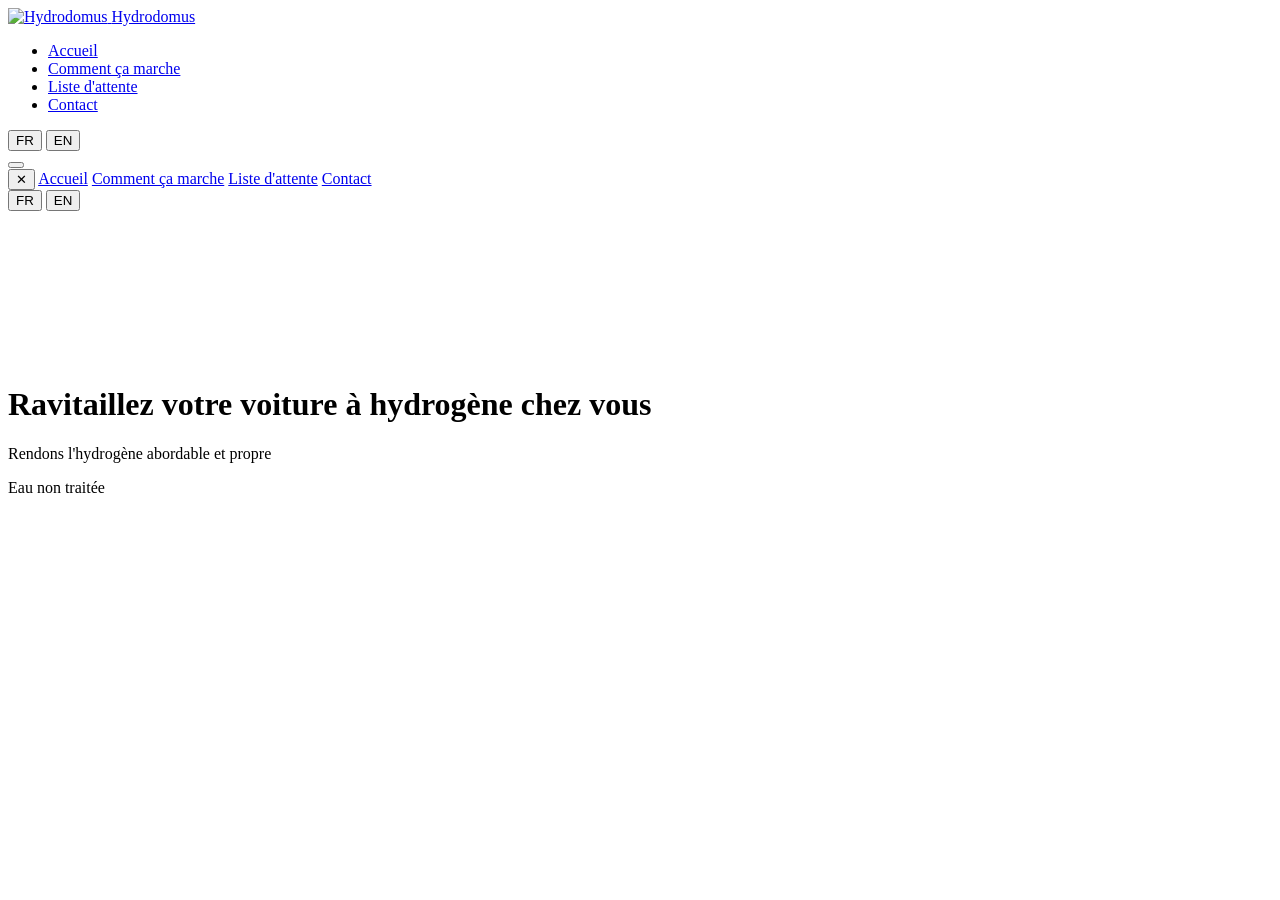
==== index.html @ de2cf443 "Add files via upload" ====
<!DOCTYPE html>
<html lang="fr">
<head>
  <meta charset="UTF-8" />
  <meta name="viewport" content="width=device-width, initial-scale=1.0" />
  <title>Hydrodomus</title>
  <meta name="description" content="Hydrodomus.">
  <link rel="icon" href="assets/images/logo-removebg.png">
  <link rel="preconnect" href="https://fonts.googleapis.com">
  <link rel="preconnect" href="https://fonts.gstatic.com" crossorigin>
  <link rel="stylesheet" href="https://fonts.googleapis.com/css2?family=Space+Grotesk:wght@300;400;500;600;700&family=Inter:ital,wght@0,300;0,400;0,500;0,600;1,400&display=swap">
  <link rel="stylesheet" href="assets/css/style.css" />
</head>
<body class="canvas-page">

<nav class="nav" id="main-nav">
  <a href="index.html" class="nav-logo">
    <img src="assets/images/logo-removebg.png" alt="Hydrodomus">
    <span class="nav-logo-name">Hydrodomus</span>
  </a>
  <ul class="nav-links">
    <li><a href="index.html"         class="nav-page-link active" data-i18n="nav.home">Accueil</a></li>
    <li><a href="how-it-works.html"  class="nav-page-link" data-i18n="nav.how">Comment ça marche</a></li>
    <li><a href="waitlist.html"      class="nav-page-link" data-i18n="nav.waitlist">Liste d'attente</a></li>
    <li><a href="contact.html"       class="nav-page-link" data-i18n="nav.contact">Contact</a></li>
  </ul>
  <div class="nav-right">
    <button class="lang-btn" data-lang="fr">FR</button>
    <button class="lang-btn" data-lang="en">EN</button>
  </div>
  <button class="hamburger" id="hamburger" aria-label="Menu"><span></span><span></span><span></span></button>
</nav>
<div class="mobile-menu" id="mobile-menu">
  <button class="mobile-close" id="mobile-close">✕</button>
  <a href="index.html"        class="mobile-nav-link" data-i18n="nav.home">Accueil</a>
  <a href="how-it-works.html" class="mobile-nav-link" data-i18n="nav.how">Comment ça marche</a>
  <a href="waitlist.html"     class="mobile-nav-link" data-i18n="nav.waitlist">Liste d'attente</a>
  <a href="contact.html"      class="mobile-nav-link" data-i18n="nav.contact">Contact</a>
  <div class="mobile-lang">
    <button class="lang-btn" data-lang="fr">FR</button>
    <button class="lang-btn" data-lang="en">EN</button>
  </div>
</div>

<div class="chem-stage chem-stage-home" id="chem-stage">
  <canvas id="chem-canvas"></canvas>
  <div class="chem-hero-text">
    <div class="chem-hero-scrim" aria-hidden="true"></div>
    <h1 class="chem-headline" id="chem-headline" data-i18n="home.headline">Ravitaillez votre voiture à hydrogène chez vous</h1>
    <p class="chem-subline" data-i18n="home.subline">Rendons l'hydrogène abordable et propre</p>
  </div>
  <div class="chem-caption-wrap">
    <div class="chem-caption-title" id="chem-caption-title" data-i18n="chem.s1">Eau non traitée</div>
  </div>
  <div class="chem-progress-track">
    <div class="chem-progress-bar" id="chem-progress-bar"></div>
  </div>
</div>

<script src="assets/js/main.js"></script>
<script src="assets/js/chem-animation.js"></script>
</body>
</html>
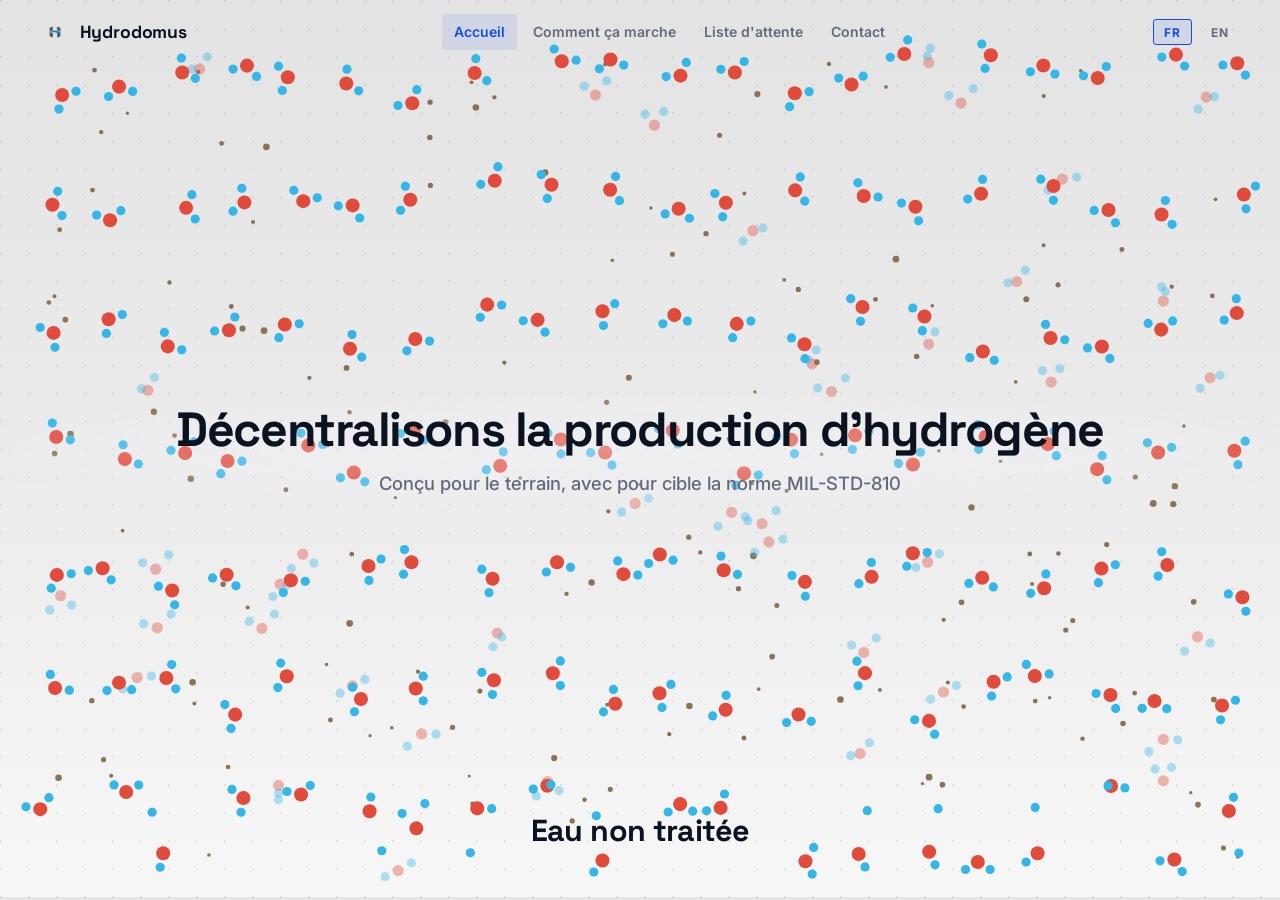
==== commit c16bb341: "Reposition site for defense: remove automotive, decentralize-hydrogen headline, MIL-STD-810 target, " ====
--- a/index.html
+++ b/index.html
@@ -46,8 +46,8 @@
   <canvas id="chem-canvas"></canvas>
   <div class="chem-hero-text">
     <div class="chem-hero-scrim" aria-hidden="true"></div>
-    <h1 class="chem-headline" id="chem-headline" data-i18n="home.headline">Ravitaillez votre voiture à hydrogène chez vous</h1>
-    <p class="chem-subline" data-i18n="home.subline">Rendons l'hydrogène abordable et propre</p>
+    <h1 class="chem-headline" id="chem-headline" data-i18n="home.headline">Décentralisons la production d'hydrogène</h1>
+    <p class="chem-subline" data-i18n="home.subline">Conçu pour le terrain, avec pour cible la norme MIL-STD-810</p>
   </div>
   <div class="chem-caption-wrap">
     <div class="chem-caption-title" id="chem-caption-title" data-i18n="chem.s1">Eau non traitée</div>
--- a/assets/css/style.css
+++ b/assets/css/style.css
@@ -0,0 +1,675 @@
+/* =============================================
+   HYDRODOMUS — Light / Sharp Design System
+   ============================================= */
+
+/* --- Custom Properties --- */
+:root {
+  --white:    #FFFFFF;
+  --bg:       #F5F6F8;
+  --bg-alt:   #EEF0F3;
+  --border:   #DFE2E7;
+  --border-2: #C7CCD3;
+
+  --navy:     #0B1220;
+  --navy-2:   #16233A;
+  --navy-3:   #24344F;
+
+  --blue:       #144EE0;
+  --blue-mid:   #0F3AAE;
+  --blue-light: #EBF1FF;
+  --blue-dim:   rgba(20, 78, 224, 0.09);
+
+  --green:       #059669;
+  --green-light: #ECFDF5;
+
+  --red:       #DC2626;
+  --red-light: #FEF2F2;
+
+  --text:   #0B1220;
+  --text-2: #33394A;
+  --text-3: #63697A;
+  --text-4: #9198A6;
+
+  --shadow-xs: 0 1px 0 rgba(11,18,32,0.06);
+  --shadow-sm: 0 1px 2px rgba(11,18,32,0.10);
+  --shadow:    0 2px 10px rgba(11,18,32,0.10);
+  --shadow-lg: 0 10px 28px rgba(11,18,32,0.14);
+
+  --font-display: 'Space Grotesk', sans-serif;
+  --font-body:    'Inter', sans-serif;
+
+  --section-py: clamp(2.5rem, 3.5vw, 4rem);
+  --radius:    6px;
+  --radius-sm: 3px;
+  --radius-lg: 16px;
+}
+
+/* Subtle grain for large flat surfaces (navy sections, hero scrim) —
+   inline SVG turbulence, no extra asset request. */
+.bg-grain {
+  position: relative;
+}
+.bg-grain::after,
+.section-navy::after,
+.pitch-card::after {
+  content: '';
+  position: absolute; inset: 0;
+  pointer-events: none;
+  opacity: 0.05;
+  background-image: url("data:image/svg+xml,%3Csvg xmlns='http://www.w3.org/2000/svg' width='120' height='120'%3E%3Cfilter id='n'%3E%3CfeTurbulence type='fractalNoise' baseFrequency='0.85' numOctaves='2' stitchTiles='stitch'/%3E%3C/filter%3E%3Crect width='100%25' height='100%25' filter='url(%23n)'/%3E%3C/svg%3E");
+}
+
+/* --- Reset --- */
+*, *::before, *::after { box-sizing: border-box; margin: 0; padding: 0; }
+html { scroll-behavior: smooth; font-size: 16px; }
+body {
+  font-family: var(--font-body);
+  background: var(--white);
+  color: var(--text);
+  line-height: 1.6;
+  overflow-x: hidden;
+  -webkit-font-smoothing: antialiased;
+}
+img { max-width: 100%; display: block; }
+a { text-decoration: none; color: inherit; }
+button { font-family: inherit; cursor: pointer; }
+
+/* --- Typography --- */
+h1, h2, h3, h4, h5 {
+  font-family: var(--font-display);
+  color: var(--navy);
+  line-height: 1.15;
+}
+.display-title {
+  font-size: clamp(2.8rem, 5.5vw, 5.5rem);
+  font-weight: 700;
+  letter-spacing: -0.03em;
+  line-height: 1.05;
+}
+.section-title {
+  font-size: clamp(1.75rem, 3.2vw, 2.75rem);
+  font-weight: 700;
+  letter-spacing: -0.025em;
+}
+.section-tag {
+  display: inline-flex;
+  align-items: center;
+  gap: 0.4rem;
+  font-size: 0.72rem;
+  font-weight: 700;
+  letter-spacing: 0.12em;
+  text-transform: uppercase;
+  color: var(--blue);
+  margin-bottom: 0.875rem;
+}
+.section-tag::before {
+  content: '';
+  display: inline-block;
+  width: 16px; height: 2px;
+  background: var(--blue);
+  border-radius: 1px;
+}
+.section-sub {
+  font-size: 1.05rem;
+  color: var(--text-3);
+  max-width: 560px;
+  line-height: 1.75;
+  margin-top: 1rem;
+}
+.blue-text { color: var(--blue); }
+
+/* --- Container --- */
+.container {
+  max-width: 1160px;
+  margin: 0 auto;
+  padding: 0 2rem;
+}
+
+/* =========================================
+   NAVIGATION
+   ========================================= */
+.nav {
+  position: fixed;
+  top: 0; left: 0; right: 0;
+  z-index: 200;
+  height: 64px;
+  display: flex;
+  align-items: center;
+  justify-content: space-between;
+  padding: 0 2.5rem;
+  background: rgba(255,255,255,0.94);
+  backdrop-filter: blur(10px);
+  -webkit-backdrop-filter: blur(10px);
+  border-bottom: 1px solid var(--border);
+  transition: background 0.2s, box-shadow 0.2s;
+}
+.nav.scrolled {
+  background: rgba(255,255,255,0.99);
+  box-shadow: var(--shadow-sm);
+}
+.nav-logo {
+  display: flex;
+  align-items: center;
+  gap: 0.6rem;
+}
+.nav-logo img { height: 30px; }
+.nav-logo-name {
+  font-family: var(--font-display);
+  font-size: 1.1rem;
+  font-weight: 700;
+  color: var(--navy);
+  letter-spacing: -0.01em;
+}
+.nav-links {
+  display: flex;
+  align-items: center;
+  gap: 0.25rem;
+  list-style: none;
+}
+.nav-links a {
+  display: inline-block;
+  font-size: 0.875rem;
+  font-weight: 600;
+  color: var(--text-3);
+  padding: 0.4rem 0.75rem;
+  border-radius: var(--radius-sm);
+  transition: color 0.15s, background 0.15s;
+}
+.nav-links a:hover { color: var(--navy); background: var(--bg); }
+.nav-links a.active { color: var(--blue); background: var(--blue-dim); }
+.nav-right {
+  display: flex;
+  align-items: center;
+  gap: 0.5rem;
+}
+.lang-btn {
+  background: none;
+  border: 1px solid var(--border);
+  color: var(--text-3);
+  padding: 0.3rem 0.65rem;
+  border-radius: var(--radius-sm);
+  font-size: 0.75rem;
+  font-weight: 700;
+  letter-spacing: 0.05em;
+  transition: all 0.15s;
+}
+.lang-btn:hover { border-color: var(--blue); color: var(--blue); }
+.lang-btn.active { border-color: var(--blue); color: var(--blue); background: var(--blue-dim); }
+.hamburger {
+  display: none;
+  flex-direction: column;
+  gap: 4.5px;
+  background: none;
+  border: none;
+  padding: 6px;
+}
+.hamburger span {
+  display: block; width: 22px; height: 2px;
+  background: var(--navy); border-radius: 1px; transition: all 0.3s;
+}
+.mobile-menu {
+  display: none; position: fixed; inset: 0; z-index: 199;
+  background: var(--white); flex-direction: column;
+  align-items: center; justify-content: center; gap: 0.5rem;
+  padding: 2rem;
+}
+.mobile-menu.open { display: flex; }
+.mobile-menu a {
+  font-family: var(--font-display);
+  font-size: 1.8rem; font-weight: 700;
+  color: var(--navy); padding: 0.6rem 1.5rem;
+  border-radius: var(--radius); width: 100%; text-align: center;
+  transition: background 0.15s;
+}
+.mobile-menu a:hover { background: var(--bg); }
+.mobile-close {
+  position: absolute; top: 1.25rem; right: 1.75rem;
+  background: none; border: none;
+  color: var(--text-3); font-size: 1.5rem; line-height: 1;
+}
+.mobile-lang { display: flex; gap: 0.5rem; margin-top: 1.5rem; }
+
+/* =========================================
+   BUTTONS
+   ========================================= */
+.btn {
+  display: inline-flex; align-items: center; gap: 0.5rem;
+  padding: 0.75rem 1.75rem;
+  border-radius: var(--radius-sm);
+  font-family: var(--font-display);
+  font-weight: 600; font-size: 0.9rem;
+  letter-spacing: 0.01em;
+  cursor: pointer; border: none;
+  transition: all 0.15s ease; white-space: nowrap;
+}
+.btn-primary {
+  background: var(--blue);
+  color: #fff;
+  box-shadow: var(--shadow-xs);
+}
+.btn-primary:hover {
+  background: var(--blue-mid);
+  transform: translateY(-1px);
+  box-shadow: var(--shadow-sm);
+}
+.btn-primary:active { transform: translateY(0); }
+.btn-outline {
+  background: var(--white); color: var(--navy);
+  border: 1.5px solid var(--border-2);
+}
+.btn-outline:hover {
+  border-color: var(--navy); background: var(--bg);
+  transform: translateY(-1px);
+}
+.btn-white {
+  background: var(--white); color: var(--navy);
+  box-shadow: var(--shadow-sm);
+}
+.btn-white:hover { transform: translateY(-1px); box-shadow: var(--shadow); }
+.btn-sm { padding: 0.55rem 1.2rem; font-size: 0.82rem; }
+
+/* =========================================
+   CARD
+   ========================================= */
+.card {
+  background: var(--white);
+  border: 1px solid var(--border);
+  border-radius: var(--radius);
+  box-shadow: var(--shadow-xs);
+  transition: box-shadow 0.2s, border-color 0.2s;
+}
+.card:hover {
+  box-shadow: var(--shadow);
+  border-color: var(--border-2);
+}
+.card-blue { border-top: 3px solid var(--blue); }
+
+/* =========================================
+   SECTIONS
+   ========================================= */
+section { padding: var(--section-py) 0; }
+.section-white { background: var(--white); }
+.section-gray  { background: var(--bg); }
+.section-navy  {
+  position: relative;
+  overflow: hidden;
+  background: var(--navy);
+  color: #fff;
+}
+.section-navy h2, .section-navy h3 { color: #fff; }
+.section-navy .section-tag { color: rgba(255,255,255,0.55); }
+.section-navy .section-tag::before { background: rgba(255,255,255,0.45); }
+.section-navy .section-sub { color: rgba(255,255,255,0.6); }
+
+.section-head { margin-bottom: 2rem; text-align: center; }
+.section-head .section-sub { margin-left: auto; margin-right: auto; }
+hr.section-divider {
+  border: none;
+  border-top: 1px solid var(--border);
+  margin: 0;
+}
+
+/* =========================================
+   PLACEHOLDER PAGE (home / how-it-works / waitlist)
+   ========================================= */
+.placeholder-hero {
+  min-height: calc(100vh - 64px);
+  display: flex;
+  align-items: center;
+  justify-content: center;
+  text-align: center;
+  padding: 8rem 0 5rem;
+  background: var(--white);
+  position: relative;
+  overflow: hidden;
+}
+.placeholder-hero::before {
+  content: '';
+  position: absolute; inset: 0;
+  background-image: radial-gradient(circle at 1px 1px, rgba(11,18,32,0.06) 1px, transparent 0);
+  background-size: 26px 26px;
+  pointer-events: none;
+}
+.placeholder-inner { position: relative; z-index: 1; }
+.placeholder-eyebrow {
+  display: inline-flex; align-items: center; gap: 0.5rem;
+  background: var(--blue-light);
+  border: 1px solid rgba(20,78,224,0.18);
+  padding: 0.35rem 0.875rem;
+  border-radius: var(--radius-sm);
+  font-size: 0.76rem; font-weight: 700;
+  color: var(--blue); letter-spacing: 0.08em; text-transform: uppercase;
+  margin-bottom: 1.5rem;
+}
+.placeholder-title {
+  font-size: clamp(2.4rem, 5vw, 4rem);
+  font-weight: 700; letter-spacing: -0.03em;
+  color: var(--navy); margin-bottom: 1rem;
+}
+.placeholder-sub {
+  font-size: 1.05rem; color: var(--text-3);
+  max-width: 480px; margin: 0 auto;
+  line-height: 1.7;
+}
+/* =========================================
+   HOME — locked single-screen page (no scroll)
+   ========================================= */
+body.canvas-page {
+  height: 100vh;
+  overflow: hidden;
+  background: linear-gradient(180deg, #E3E3E4 0%, #ECECED 55%, #F7F7F7 100%);
+}
+/* Nav blends into the page instead of sitting as a separate bar —
+   it sits above the full-screen particle field, background transparent
+   so particles drift behind it too. */
+body.canvas-page .nav {
+  position: relative;
+  z-index: 2;
+  background: transparent;
+  border-bottom: none;
+  backdrop-filter: none;
+  -webkit-backdrop-filter: none;
+  box-shadow: none;
+}
+body.canvas-page .nav.scrolled { background: transparent; box-shadow: none; }
+
+.chem-stage {
+  position: fixed;
+  inset: 0;
+  z-index: 1;
+  overflow: hidden;
+}
+/* faint technical dot-grid behind the particle field, same pattern used
+   on the placeholder page headers — the canvas itself is transparent
+   (clearRect only), so this shows through everywhere the particles don't. */
+.chem-stage-home::before {
+  content: '';
+  position: absolute; inset: 0;
+  background-image: radial-gradient(circle at 1px 1px, rgba(11,18,32,0.08) 1px, transparent 0);
+  background-size: 28px 28px;
+  pointer-events: none;
+}
+#chem-canvas {
+  position: absolute;
+  inset: 0;
+  width: 100%;
+  height: 100%;
+  display: block;
+  touch-action: none;
+}
+.chem-hero-text {
+  position: absolute;
+  left: 0; right: 0; top: 50%;
+  transform: translateY(-50%);
+  z-index: 2;
+  text-align: center;
+  pointer-events: none;
+  padding: 0 2rem;
+}
+/* Keeps the headline legible no matter what the particle animation is
+   doing behind it (the compression stage gathers a dense cluster right
+   at screen center) — a soft plate the text always reads against,
+   without ever fully hiding the animation. */
+.chem-hero-scrim {
+  position: absolute;
+  inset: -0.5rem -1.5rem;
+  z-index: -1;
+  background: radial-gradient(ellipse at center, rgba(245,246,248,0.4) 0%, rgba(245,246,248,0.18) 55%, transparent 80%);
+}
+.chem-headline {
+  font-family: var(--font-display);
+  font-size: clamp(1.6rem, 4vw, 3rem);
+  font-weight: 700; color: var(--navy);
+  letter-spacing: -0.03em;
+  line-height: 1.15;
+}
+.chem-subline {
+  margin-top: 0.75rem;
+  font-family: var(--font-body);
+  font-size: clamp(0.95rem, 1.6vw, 1.15rem);
+  font-weight: 500;
+  color: var(--text-3);
+}
+.chem-caption-wrap {
+  position: absolute;
+  left: 0; right: 0; bottom: 2.75rem;
+  z-index: 2;
+  text-align: center;
+  pointer-events: none;
+}
+.chem-caption-title {
+  font-family: var(--font-display);
+  font-size: clamp(1.3rem, 2.6vw, 1.9rem);
+  font-weight: 700; color: var(--navy);
+  letter-spacing: -0.02em;
+  transition: opacity 0.2s ease;
+}
+.chem-progress-track {
+  position: absolute;
+  left: 0; right: 0; bottom: 0;
+  height: 3px;
+  background: rgba(11,18,32,0.08);
+  z-index: 2;
+}
+.chem-progress-bar {
+  height: 100%;
+  width: 0%;
+  background: var(--blue);
+}
+
+/* =========================================
+   FOOTER
+   ========================================= */
+footer {
+  background: var(--bg);
+  border-top: 1px solid var(--border);
+  padding: 3rem 0 2rem;
+}
+.footer-grid {
+  display: grid; grid-template-columns: 2fr 1fr 1fr;
+  gap: 3.5rem; margin-bottom: 2.5rem;
+}
+.footer-brand-logo {
+  display: flex; align-items: center; gap: 0.6rem; margin-bottom: 0.875rem;
+}
+.footer-brand-logo img { height: 28px; }
+.footer-brand-logo span { font-family: var(--font-display); font-size: 1.05rem; font-weight: 700; color: var(--navy); }
+.footer-brand p { font-size: 0.875rem; color: var(--text-3); line-height: 1.7; max-width: 280px; }
+.footer-col h4 {
+  font-family: var(--font-display);
+  font-size: 0.76rem; font-weight: 700; letter-spacing: 0.1em;
+  text-transform: uppercase; color: var(--text-3); margin-bottom: 1.125rem;
+}
+.footer-col ul { list-style: none; display: flex; flex-direction: column; gap: 0.55rem; }
+.footer-col a { font-size: 0.875rem; color: var(--text-3); transition: color 0.15s; }
+.footer-col a:hover { color: var(--navy); }
+.footer-bottom {
+  border-top: 1px solid var(--border); padding-top: 1.5rem;
+  display: flex; justify-content: space-between; align-items: center;
+}
+.footer-bottom p { font-size: 0.8rem; color: var(--text-4); }
+.footer-badge { display: flex; align-items: center; gap: 0.6rem; }
+.footer-badge span { font-size: 0.72rem; color: var(--text-4); }
+.footer-badge img { height: 30px; width: auto; display: block; }
+
+/* =========================================
+   PAGE HEADER
+   ========================================= */
+.page-header {
+  padding: calc(var(--section-py) + 3.5rem) 0 var(--section-py);
+  background: var(--bg);
+  border-bottom: 1px solid var(--border);
+  text-align: center;
+}
+.page-header-title {
+  font-size: clamp(2.5rem, 5vw, 4.5rem);
+  font-weight: 700; letter-spacing: -0.035em;
+  color: var(--navy); margin-bottom: 1.25rem;
+}
+.page-header-sub { font-size: 1.05rem; color: var(--text-3); max-width: 540px; margin: 0 auto; line-height: 1.75; }
+
+/* =========================================
+   CONTACT PAGE
+   ========================================= */
+.contact-grid {
+  display: grid; grid-template-columns: 1.3fr 1fr;
+  gap: 5rem; align-items: flex-start;
+}
+.form-group { margin-bottom: 1.375rem; }
+.form-label { display: block; font-size: 0.85rem; font-weight: 600; color: var(--navy-2); margin-bottom: 0.45rem; }
+.form-input, .form-textarea, .form-select {
+  width: 100%;
+  background: var(--white); border: 1.5px solid var(--border);
+  border-radius: var(--radius); padding: 0.875rem 1.1rem;
+  color: var(--text); font-family: var(--font-body);
+  font-size: 0.925rem; transition: all 0.15s; outline: none;
+}
+.form-input:hover, .form-textarea:hover, .form-select:hover { border-color: var(--border-2); }
+.form-input:focus, .form-textarea:focus, .form-select:focus {
+  border-color: var(--blue);
+  box-shadow: 0 0 0 3px rgba(20,78,224,0.12);
+}
+.form-textarea { min-height: 140px; resize: vertical; }
+.form-select {
+  appearance: none; -webkit-appearance: none;
+  padding-right: 2.75rem;
+  background-image: url("data:image/svg+xml,%3Csvg xmlns='http://www.w3.org/2000/svg' width='16' height='16' viewBox='0 0 24 24' fill='none' stroke='%2363697A' stroke-width='2' stroke-linecap='round' stroke-linejoin='round'%3E%3Cpolyline points='6,9 12,15 18,9'/%3E%3C/svg%3E");
+  background-repeat: no-repeat;
+  background-position: right 1rem center;
+}
+.form-select option { background: var(--white); }
+.form-row { display: grid; grid-template-columns: 1fr 1fr; gap: 1rem; }
+.contact-info-section h3 { font-family: var(--font-display); font-size: 1.05rem; font-weight: 600; color: var(--navy); margin-bottom: 1.25rem; }
+.contact-info-item {
+  display: flex; gap: 1rem; align-items: center;
+  padding: 1rem 1.25rem;
+  background: var(--white); border: 1px solid var(--border);
+  border-radius: var(--radius); box-shadow: var(--shadow-xs);
+  margin-bottom: 0.75rem;
+  transition: box-shadow 0.2s, border-color 0.2s, transform 0.2s;
+}
+.contact-info-item:hover {
+  box-shadow: var(--shadow); border-color: var(--border-2); transform: translateY(-1px);
+}
+.contact-info-icon {
+  flex-shrink: 0; display: flex; align-items: center; justify-content: center;
+  width: 38px; height: 38px; border-radius: 999px;
+  background: var(--blue-dim); color: var(--blue);
+}
+.contact-info-label { font-size: 0.72rem; font-weight: 700; letter-spacing: 0.08em; text-transform: uppercase; color: var(--text-3); margin-bottom: 0.15rem; }
+.contact-info-value { font-size: 0.9rem; color: var(--navy); font-weight: 500; }
+.hiring-box {
+  padding: 1.75rem; background: var(--blue-dim);
+  border: 1px solid rgba(20,78,224,0.18);
+  border-radius: var(--radius); margin-top: 1.75rem;
+}
+.hiring-box-tag { font-size: 0.72rem; font-weight: 700; letter-spacing: 0.1em; text-transform: uppercase; color: var(--blue); margin-bottom: 0.75rem; }
+.hiring-box p { font-size: 0.875rem; color: var(--text-3); line-height: 1.7; }
+
+/* =========================================
+   WAITLIST — one-question-at-a-time flow
+   ========================================= */
+.qflow-section {
+  min-height: calc(100vh - 64px);
+  display: flex; align-items: center; justify-content: center;
+  background: var(--white);
+  padding: 7rem 2rem 4rem;
+}
+.qflow-wrap { width: 100%; max-width: 560px; }
+.qflow-progress {
+  display: flex; gap: 0.4rem; margin-bottom: 2.25rem;
+}
+.qflow-dot {
+  height: 4px; flex: 1; border-radius: 4px;
+  background: var(--border); transition: background 0.2s, box-shadow 0.2s;
+}
+.qflow-dot.done { background: var(--blue); }
+.qflow-dot.current { background: var(--blue); box-shadow: 0 0 0 3px rgba(20,78,224,0.18); }
+.qflow-card {
+  animation: qflowIn 0.35s ease;
+}
+@keyframes qflowIn {
+  from { opacity: 0; transform: translateY(10px); }
+  to   { opacity: 1; transform: translateY(0); }
+}
+.qflow-eyebrow {
+  font-size: 0.76rem; font-weight: 700; letter-spacing: 0.1em;
+  text-transform: uppercase; color: var(--blue); margin-bottom: 0.875rem;
+}
+.qflow-question {
+  font-family: var(--font-display);
+  font-size: clamp(1.5rem, 3.4vw, 2.1rem);
+  font-weight: 700; letter-spacing: -0.025em;
+  color: var(--navy); margin-bottom: 1.75rem; line-height: 1.2;
+}
+.qflow-input {
+  width: 100%;
+  background: var(--white); border: 1.5px solid var(--border);
+  border-radius: var(--radius); padding: 1rem 1.25rem;
+  color: var(--text); font-family: var(--font-body);
+  font-size: 1.1rem; transition: all 0.15s; outline: none;
+}
+.qflow-input:hover { border-color: var(--border-2); }
+.qflow-input:focus { border-color: var(--blue); box-shadow: 0 0 0 3px rgba(20,78,224,0.12); }
+.qflow-error { font-size: 0.82rem; color: var(--red); margin-top: 0.6rem; min-height: 1.2em; }
+.qflow-choices { display: flex; flex-direction: column; gap: 0.75rem; }
+.qflow-choice-btn {
+  display: block; width: 100%; text-align: left;
+  padding: 1.05rem 1.25rem;
+  border: 1.5px solid var(--border); border-radius: var(--radius);
+  background: var(--white); color: var(--navy);
+  font-family: var(--font-body); font-size: 0.975rem; font-weight: 500;
+  cursor: pointer; transition: border-color 0.15s, background 0.15s, transform 0.15s, box-shadow 0.15s;
+}
+.qflow-choice-btn:hover { border-color: var(--blue); background: var(--blue-dim); transform: translateY(-1px); box-shadow: var(--shadow-sm); }
+.qflow-choice-btn:active { transform: translateY(0) scale(0.99); }
+.qflow-choice-btn.selected { border-color: var(--blue); background: var(--blue-dim); color: var(--blue); font-weight: 600; box-shadow: var(--shadow-sm); }
+.qflow-actions {
+  display: flex; align-items: center; gap: 1.25rem; margin-top: 1.5rem;
+}
+.qflow-back {
+  font-size: 0.85rem; color: var(--text-3); cursor: pointer;
+  background: none; border: none; font-family: inherit;
+}
+.qflow-back:hover { color: var(--navy); }
+.qflow-hint { font-size: 0.78rem; color: var(--text-4); }
+.qflow-done { text-align: center; }
+.qflow-done-title {
+  font-family: var(--font-display); font-size: clamp(1.6rem, 3.4vw, 2.2rem);
+  font-weight: 700; color: var(--navy); margin-bottom: 0.875rem;
+}
+.qflow-done-sub { font-size: 1rem; color: var(--text-3); line-height: 1.7; }
+
+/* =========================================
+   SCROLL REVEAL
+   ========================================= */
+.reveal, .reveal-l, .reveal-r {
+  opacity: 0; transition: opacity 0.5s ease, transform 0.5s ease;
+}
+.reveal   { transform: translateY(16px); }
+.reveal-l { transform: translateX(-16px); }
+.reveal-r { transform: translateX(16px); }
+.revealed { opacity: 1 !important; transform: translate(0,0) !important; }
+.d1 { transition-delay: 0.10s; }
+.d2 { transition-delay: 0.18s; }
+.d3 { transition-delay: 0.26s; }
+.d4 { transition-delay: 0.34s; }
+.d5 { transition-delay: 0.42s; }
+
+/* =========================================
+   RESPONSIVE
+   ========================================= */
+/* Learn article pages: minimal nav (logo + lang toggle only, no links to
+   collapse), so keep the lang buttons visible instead of hiding them
+   behind a hamburger that doesn't exist there. */
+.nav-minimal .nav-right { display: flex; }
+
+@media (max-width: 768px) {
+  .nav-links, .nav-right { display: none; }
+  .hamburger { display: flex; }
+  .nav-minimal .nav-right { display: flex; }
+  .contact-grid { grid-template-columns: 1fr; gap: 3rem; }
+  .form-row { grid-template-columns: 1fr; }
+  .footer-grid { grid-template-columns: 1fr; gap: 2rem; }
+  .footer-bottom { flex-direction: column; gap: 0.5rem; text-align: center; }
+}
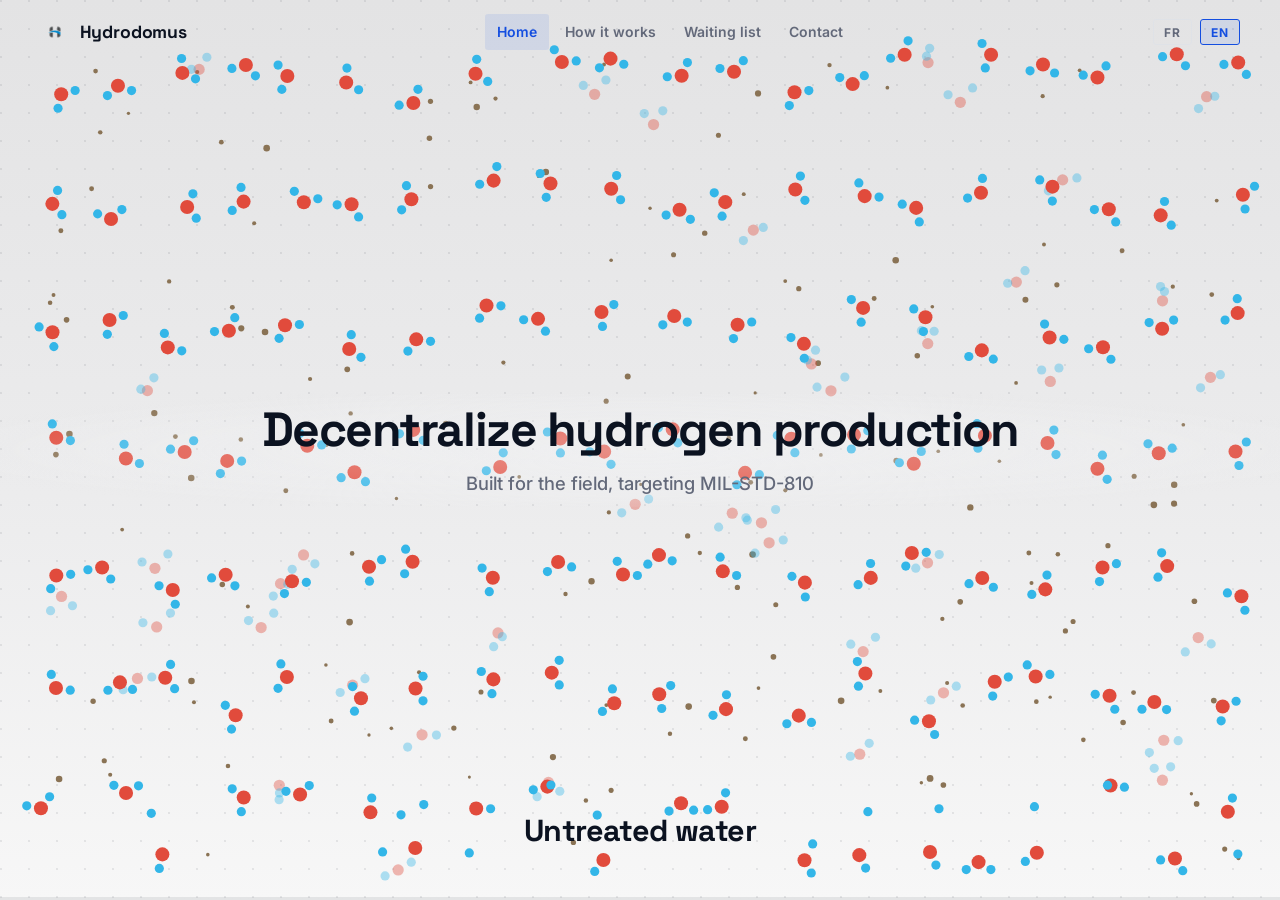
==== commit 60659718: "Pitch deck: new defense deck, add company deck and one-pager to learn and dataroom; default language" ====
--- a/index.html
+++ b/index.html
@@ -1,5 +1,5 @@
 <!DOCTYPE html>
-<html lang="fr">
+<html lang="en">
 <head>
   <meta charset="UTF-8" />
   <meta name="viewport" content="width=device-width, initial-scale=1.0" />
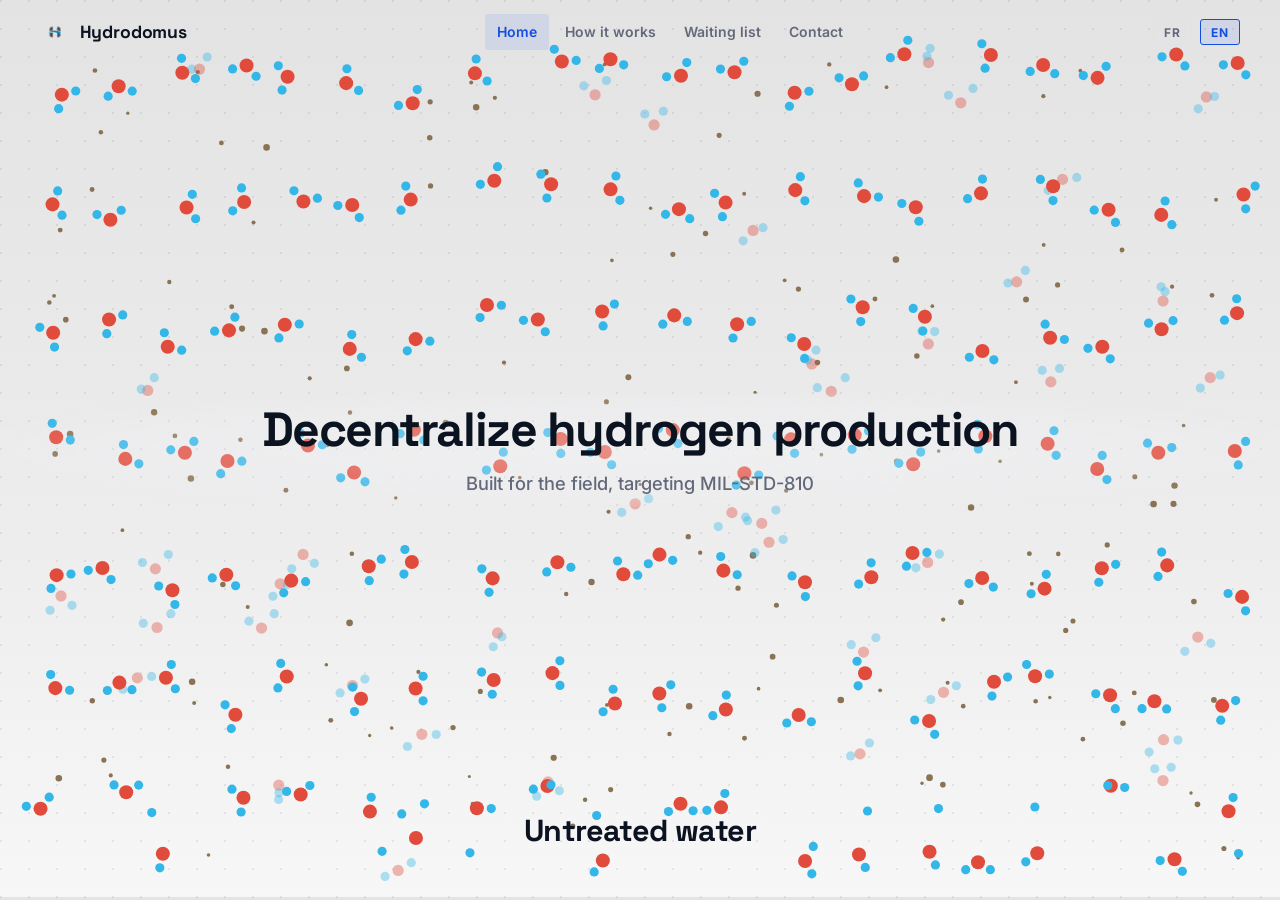
==== commit b9ed3674: "Clean URLs: drop .html from internal links (GitHub Pages serves extensionless paths) Co-Authored-By:" ====
--- a/index.html
+++ b/index.html
@@ -14,15 +14,15 @@
 <body class="canvas-page">
 
 <nav class="nav" id="main-nav">
-  <a href="index.html" class="nav-logo">
+  <a href="./" class="nav-logo">
     <img src="assets/images/logo-removebg.png" alt="Hydrodomus">
     <span class="nav-logo-name">Hydrodomus</span>
   </a>
   <ul class="nav-links">
-    <li><a href="index.html"         class="nav-page-link active" data-i18n="nav.home">Accueil</a></li>
-    <li><a href="how-it-works.html"  class="nav-page-link" data-i18n="nav.how">Comment ça marche</a></li>
-    <li><a href="waitlist.html"      class="nav-page-link" data-i18n="nav.waitlist">Liste d'attente</a></li>
-    <li><a href="contact.html"       class="nav-page-link" data-i18n="nav.contact">Contact</a></li>
+    <li><a href="./"         class="nav-page-link active" data-i18n="nav.home">Accueil</a></li>
+    <li><a href="how-it-works"  class="nav-page-link" data-i18n="nav.how">Comment ça marche</a></li>
+    <li><a href="waitlist"      class="nav-page-link" data-i18n="nav.waitlist">Liste d'attente</a></li>
+    <li><a href="contact"       class="nav-page-link" data-i18n="nav.contact">Contact</a></li>
   </ul>
   <div class="nav-right">
     <button class="lang-btn" data-lang="fr">FR</button>
@@ -32,10 +32,10 @@
 </nav>
 <div class="mobile-menu" id="mobile-menu">
   <button class="mobile-close" id="mobile-close">✕</button>
-  <a href="index.html"        class="mobile-nav-link" data-i18n="nav.home">Accueil</a>
-  <a href="how-it-works.html" class="mobile-nav-link" data-i18n="nav.how">Comment ça marche</a>
-  <a href="waitlist.html"     class="mobile-nav-link" data-i18n="nav.waitlist">Liste d'attente</a>
-  <a href="contact.html"      class="mobile-nav-link" data-i18n="nav.contact">Contact</a>
+  <a href="./"        class="mobile-nav-link" data-i18n="nav.home">Accueil</a>
+  <a href="how-it-works" class="mobile-nav-link" data-i18n="nav.how">Comment ça marche</a>
+  <a href="waitlist"     class="mobile-nav-link" data-i18n="nav.waitlist">Liste d'attente</a>
+  <a href="contact"      class="mobile-nav-link" data-i18n="nav.contact">Contact</a>
   <div class="mobile-lang">
     <button class="lang-btn" data-lang="fr">FR</button>
     <button class="lang-btn" data-lang="en">EN</button>
--- a/assets/css/style.css
+++ b/assets/css/style.css
@@ -491,6 +491,8 @@
 .footer-badge { display: flex; align-items: center; gap: 0.6rem; }
 .footer-badge span { font-size: 0.72rem; color: var(--text-4); }
 .footer-badge img { height: 30px; width: auto; display: block; }
+.footer-badges { display: flex; align-items: center; gap: 1.5rem; flex-wrap: wrap; justify-content: center; }
+.footer-badge-onshape img { height: 48px; }
 
 /* =========================================
    PAGE HEADER
